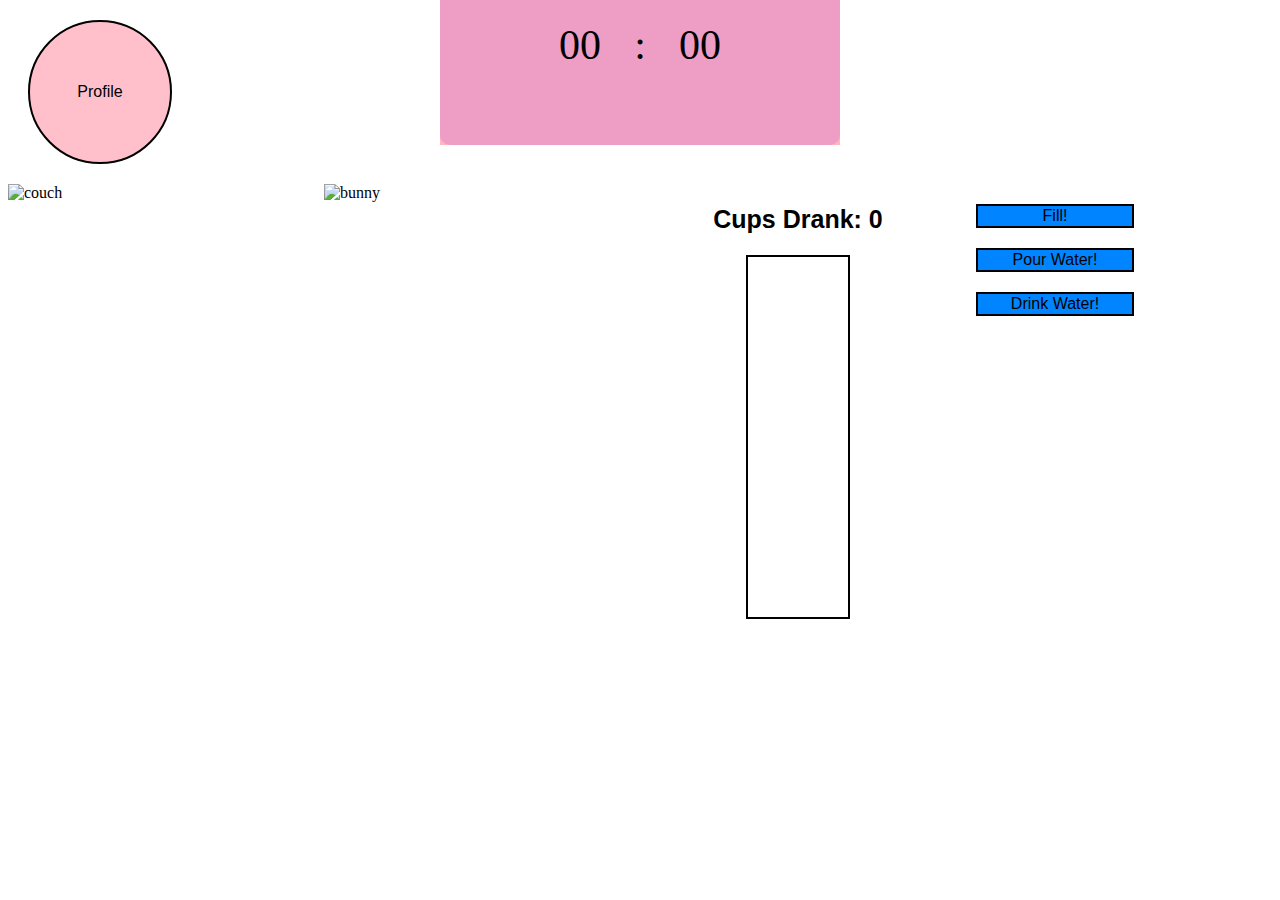
==== index.html @ 87049c02 "Add files via upload" ====
<!DOCTYPE html>
<html>
    <head>
        <link rel="stylesheet" href="styles.css">
        <script src="drink.js"></script> 
        <title>Carrot Care: Drink</title>
    </head>
    <body>

    <main> 

        <button 
          onclick="document.getElementById('profile').style.display='block'"
          class="round-btn" id="profile-btn">
          Profile
        </button>

        <div class="clock-container">
            <div class='clock'>
                <span id="hrs">00</span>
                <span>:</span>
                <span id="mins">00</span>
            </div>
        </div>
      
        <div id="profile" class="modal" style="display: none;">
          <div class="modal-content">
        
            <header class="modal-header">
                <span 
                    onclick="document.getElementById('profile').style.display='none'"
                    class="close-btn">&times;
                </span>
                <h2 id="profile-text">Profile</h2>
            </header>
        
            <div class="profile-content">
      
              <form id="name-input" onsubmit="return false;">
                <strong id="name-text">Name your bunny!</strong><br>
                <text>You can always update this later.</text><br><br>
                <input type="text" id="bunny-name" placeholder="Bunny"/>
                <input type="submit" value="Save" class="submit-btn" onclick="save_name();"/>
              </form>
      
            </div>
          </div>
        </div>

        <div class="row">
          <div class="column">
              <img id="couch" src="https://images.thdstatic.com/productImages/d64eadd7-aabe-4743-8051-dc62babaefae/svn/pink-honey-joy-kids-chairs-topb000685-64_600.jpg" alt="couch">
          </div>
          <div class="column">
              <img id="bunny" src="https://t4.ftcdn.net/jpg/05/71/77/01/360_F_571770110_Ma0yElFc0Tpn1nWKOolJa3nvx0VIIG0F.jpg" alt="bunny">
          </div>
          <div class="column">
              <h2>Cups Drank: <a id="clicks">0</a></h2>
              <div id="cup">
                  <div id="liquid"></div>
              </div>
          </div>
          <div class="column">
              <button onclick="fill()" type="button">Fill!</button>
              <button onclick="pourWater()" type="button">Pour Water!</button>
              <button onclick="drinkWater()" type="button">Drink Water!</button>
          </div>
      </div>

      </main>
      
      <script>
        function save_name() {
          var input = document.getElementById("bunny-name").value;
          alert("Name saved! The bunny is now named: " + input);
        }

        let hrs = document.getElementById("hrs")
        let mins = document.getElementById("mins")

        setInterval(()=> {
            let currentTime = new Date();
            var hours = currentTime.getHours();
            if (hours > 12) {
                hours -= 12;
            } else if (hours === 0) {
                hours = 12;}
            hrs.innerHTML = hours;
            mins.innerHTML = (currentTime.getMinutes()<10?"0":"") + currentTime.getMinutes();
        }, 1000)

      </script>

    </body>
</html>
---- styles.css ----
h1 {
    font-family: "Lucida Sans Unicode", "Lucida Grande", sans-serif;;
    font-size: 60px;
    color: rgb(0, 123, 255);
    padding: 30px 0px 0px 0px;
    text-align: center;
}

h2 {
    font-family: "Lucida Sans Unicode", "Lucida Grande", sans-serif;;
    font-size: 25px;
    color: rgb(0, 0, 0);
    text-align: center;
}

.column {
    float: left;
    width: 25%;
}

.row:after {
    content: "";
    display: table;
    clear: both;
}

#couch {
    display: block;
    margin-left: auto;
    margin-right: auto;
    width: 100%;
}

#bunny {
    display: block;
    margin-left: auto;
    margin-right: auto;
    width: 100%;
}

#cup {
    left: 20px;
    top: 40px;
    height: 360px;
    width: 100px;
    background: blue;
    margin-left: auto;
    margin-right: auto;
    border: 2px solid #000000;
}

#liquid {
    transition: height 1s;
    left: 0px;
    bottom: 0px;
    height: 360px;
    width: 100px;
    background: white;
}

button, button:visited {
    display: block;
    margin-left: auto;
    margin-right: auto;
    font-family: "Lucida Sans Unicode", "Lucida Grande", sans-serif;;
    font-size: 100%;
    width: 50%;
    height: 100%;
    background-color: #0084ff;
    color: rgb(0, 0, 0);
    border: 2px solid #000000;
    margin: 20px;
}

button:hover {
    background-color: rgb(255, 255, 255);
}

button:active {
    background-color: rgb(0, 4, 255);
}











.round-btn {
    height: 16vh;
    width: 16vh;
    aspect-ratio: 1;
    border-radius: 50%;
    display: grid;
    place-items: center;
    padding: 0 2em;
    background-color: pink;
}

.round-btn:hover {
    cursor: pointer;
}

.modal {
    display: none; 
    position: fixed; 
    z-index: 1; 
    left: 0;
    top: 0;
    width: 100%; 
    height: 100%; 
    overflow: auto; 
    background-color: rgb(0,0,0); 
    background-color: rgba(0,0,0,0.4); 
}

.modal-content {
    background-color: #fefefe;
    margin: 15% auto; 
    padding: 20px;
    border: 1px solid #888;
    height: 40%;
    width: 80%; 
}

#profile-text:hover {
    cursor: default;
}

.profile-content {
    align-items: center;
    height: 60%;
    width: 80%;
}

#name-input, text, strong {
    align-items: center;
    height: 100%;
    width: 80%;
    padding: 2%;
    font-size: 2vw;
}

.modal-content {
    align-items: center;
}

.submit-btn {
    border-radius: 50%;
    height: 8vh;
    width: 8vw;
    background: #c8b9ff;
    color: #fff;
    border: 1px solid #eee;
    border-radius: 20px;
    box-shadow: 5px 5px 5px #eee;
    text-shadow: none;
}

#bunny-name {
    font-size: 4vh;
}

.submit-btn:hover {
    background: #6501bc;
    color: #fff;
    border: 1px solid #eee;
    border-radius: 20px;
    box-shadow: 5px 5px 5px #eee;
    text-shadow: none;
    cursor: pointer;
}

.close-btn {
    color: #aaa;
    float: right;
    font-size: 28px;
    font-weight: bold;
}

.close-btn:hover,
.close-btn:focus {
    color: black;
    text-decoration: none;
    cursor: pointer;
}

.clock-container{
    width: 400px;
    height: 200px;
    position: absolute;
    top: 5%;
    left: 50%;
    transform: translate(-50%, -50%);
    background-color: lightpink;
}

.clock{
    width: 100%;
    height: 100%;
    background: rgba(216, 126, 204, 0.444);
    border-radius: 10px;
    display: flex;
    align-items: center;
    justify-content: center;
}

.clock span{
    font-size: 42px;
    width: 60px;
    display: inline-block;
    text-align: center;
    position: relative;
}
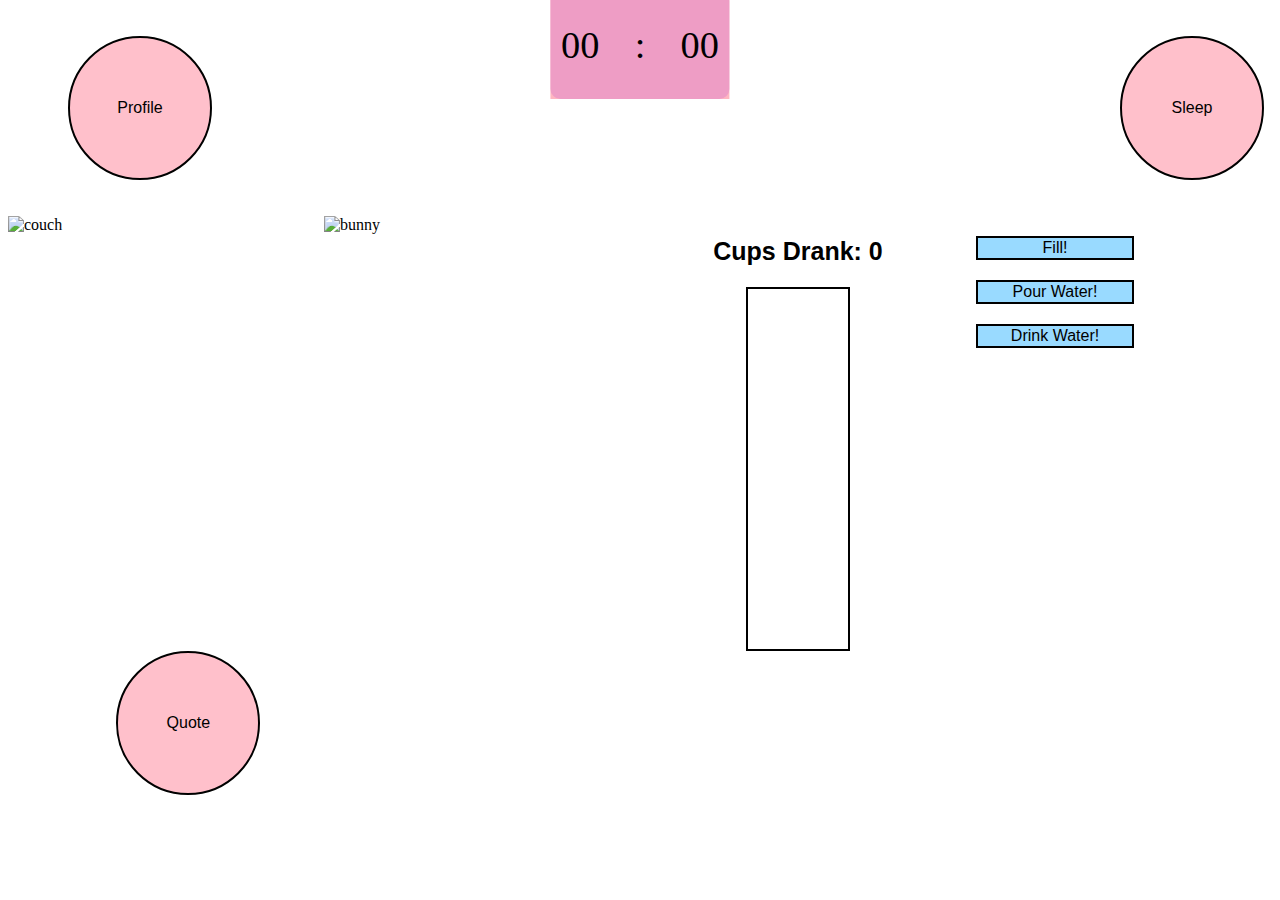
==== commit 55faaae7: "Add files via upload" ====
--- a/index.html
+++ b/index.html
@@ -9,20 +9,36 @@
 
     <main> 
 
-        <button 
-          onclick="document.getElementById('profile').style.display='block'"
-          class="round-btn" id="profile-btn">
-          Profile
-        </button>
+      <nav class="navbar"> 
+        <ul class="nav-list">
+          <li class="nav-list">
+            <button 
+              onclick="document.getElementById('profile').style.display='block'"
+              class="round-btn" id="profile-btn">
+              Profile
+            </button>
+          </li>
 
-        <div class="clock-container">
-            <div class='clock'>
-                <span id="hrs">00</span>
-                <span>:</span>
-                <span id="mins">00</span>
+          <li class="nav-list">
+            <div class="clock-container">
+                <div class='clock'>
+                    <span id="hrs">00</span>
+                    <span>:</span>
+                    <span id="mins">00</span>
+                </div>
             </div>
-        </div>
-      
+          </li>
+
+          <li class="nav-list">
+            
+            <a href="./sleep.html">
+              <button class="round-btn" id="sleep-btn">Sleep</button>
+            </a>
+          </li>
+        </ul>
+      </nav>
+
+
         <div id="profile" class="modal" style="display: none;">
           <div class="modal-content">
         
@@ -46,6 +62,7 @@
             </div>
           </div>
         </div>
+        
 
         <div class="row">
           <div class="column">
@@ -65,6 +82,15 @@
               <button onclick="pourWater()" type="button">Pour Water!</button>
               <button onclick="drinkWater()" type="button">Drink Water!</button>
           </div>
+      </div>
+
+      <div class="quote-container">
+        <button class="round-btn" id="quote-btn" onclick="makeAPICall()">
+          Quote
+        </button>
+
+      
+        <p id="quote"></p>
       </div>
 
       </main>
@@ -89,6 +115,17 @@
             mins.innerHTML = (currentTime.getMinutes()<10?"0":"") + currentTime.getMinutes();
         }, 1000)
 
+        const URL = "https://quoteslate.vercel.app/api/quotes/random?tags=wisdom&minLength=50&maxLength=150"
+        async function makeAPICall() {
+          const result = await fetch(URL);
+          result.json().then(data => {
+            const quote = data.quote;
+            console.log(quote)
+            document.getElementById("quote").innerHTML = quote;
+          })
+        }
+
+        // makeAPICall()
       </script>
 
     </body>
--- a/styles.css
+++ b/styles.css
@@ -66,7 +66,7 @@
     font-size: 100%;
     width: 50%;
     height: 100%;
-    background-color: #0084ff;
+    background-color: #99daff;
     color: rgb(0, 0, 0);
     border: 2px solid #000000;
     margin: 20px;
@@ -79,6 +79,21 @@
 button:active {
     background-color: rgb(0, 4, 255);
 }
+
+
+.nav-list {
+    display: flex;
+    list-style: none;
+}
+
+
+#sleep-btn {
+    position: fixed;
+    margin-right: 0px;
+    right: 16px;
+}
+
+  
 
 
 
@@ -101,8 +116,13 @@
     background-color: pink;
 }
 
+.round-btn.text {
+    font-size: 1vw;
+}
+
 .round-btn:hover {
     cursor: pointer;
+    background-color: rgb(245, 162, 176);
 }
 
 .modal {
@@ -123,8 +143,14 @@
     margin: 15% auto; 
     padding: 20px;
     border: 1px solid #888;
-    height: 40%;
-    width: 80%; 
+    height: 40vh;
+    width: 60vw; 
+}
+
+#profile-text{
+    font-size: 3vw;
+    padding: 0px;
+    margin: 0px;
 }
 
 #profile-text:hover {
@@ -137,13 +163,14 @@
     width: 80%;
 }
 
-#name-input, text, strong {
+#name-input{
     align-items: center;
     height: 100%;
     width: 80%;
     padding: 2%;
     font-size: 2vw;
 }
+
 
 .modal-content {
     align-items: center;
@@ -190,8 +217,8 @@
 }
 
 .clock-container{
-    width: 400px;
-    height: 200px;
+    width: 14vw;
+    height: 12vh;
     position: absolute;
     top: 5%;
     left: 50%;
@@ -210,9 +237,28 @@
 }
 
 .clock span{
-    font-size: 42px;
+    font-size: 3vw;
     width: 60px;
     display: inline-block;
     text-align: center;
     position: relative;
-}+}
+
+.quote-container {
+    width: 42vw;
+    height: 16vh;
+    display: flex;
+    justify-content: space-around;
+    align-items: center;
+}
+
+
+@media only screen and (max-width: 768px) {
+    body {
+      background-color: lightblue;
+    }
+
+    #couch {
+        display: none;
+    }
+  }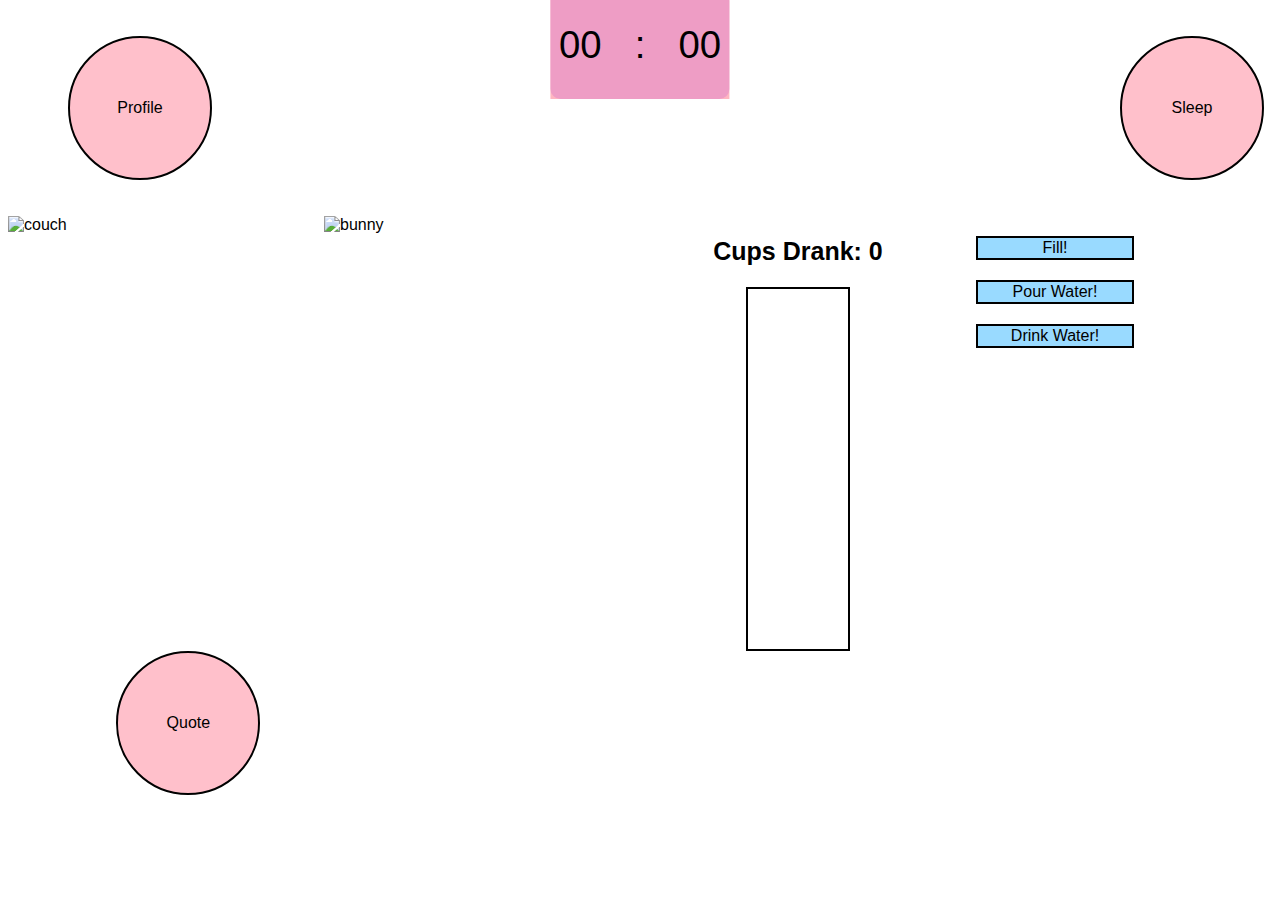
==== commit c4cf4b2f: "Moved script code to js file" ====
--- a/index.html
+++ b/index.html
@@ -93,40 +93,23 @@
         <p id="quote"></p>
       </div>
 
-      </main>
-      
       <script>
-        function save_name() {
-          var input = document.getElementById("bunny-name").value;
-          alert("Name saved! The bunny is now named: " + input);
-        }
-
         let hrs = document.getElementById("hrs")
         let mins = document.getElementById("mins")
+        
+        setInterval(()=> {
+          let currentTime = new Date();
+          var hours = currentTime.getHours();
+          if (hours > 12) {
+              hours -= 12;
+          } else if (hours === 0) {
+              hours = 12;}
+          hrs.innerHTML = hours;
+          mins.innerHTML = (currentTime.getMinutes()<10?"0":"") + currentTime.getMinutes();
+      }, 1000)
+      </script>
 
-        setInterval(()=> {
-            let currentTime = new Date();
-            var hours = currentTime.getHours();
-            if (hours > 12) {
-                hours -= 12;
-            } else if (hours === 0) {
-                hours = 12;}
-            hrs.innerHTML = hours;
-            mins.innerHTML = (currentTime.getMinutes()<10?"0":"") + currentTime.getMinutes();
-        }, 1000)
-
-        const URL = "https://quoteslate.vercel.app/api/quotes/random?tags=wisdom&minLength=50&maxLength=150"
-        async function makeAPICall() {
-          const result = await fetch(URL);
-          result.json().then(data => {
-            const quote = data.quote;
-            console.log(quote)
-            document.getElementById("quote").innerHTML = quote;
-          })
-        }
-
-        // makeAPICall()
-      </script>
+      </main>
 
     </body>
 </html>--- a/styles.css
+++ b/styles.css
@@ -1,5 +1,8 @@
+body {
+    font-family: "Lucida Sans Unicode", "Lucida Grande", sans-serif;
+}
+
 h1 {
-    font-family: "Lucida Sans Unicode", "Lucida Grande", sans-serif;;
     font-size: 60px;
     color: rgb(0, 123, 255);
     padding: 30px 0px 0px 0px;
@@ -7,7 +10,6 @@
 }
 
 h2 {
-    font-family: "Lucida Sans Unicode", "Lucida Grande", sans-serif;;
     font-size: 25px;
     color: rgb(0, 0, 0);
     text-align: center;
@@ -62,7 +64,6 @@
     display: block;
     margin-left: auto;
     margin-right: auto;
-    font-family: "Lucida Sans Unicode", "Lucida Grande", sans-serif;;
     font-size: 100%;
     width: 50%;
     height: 100%;
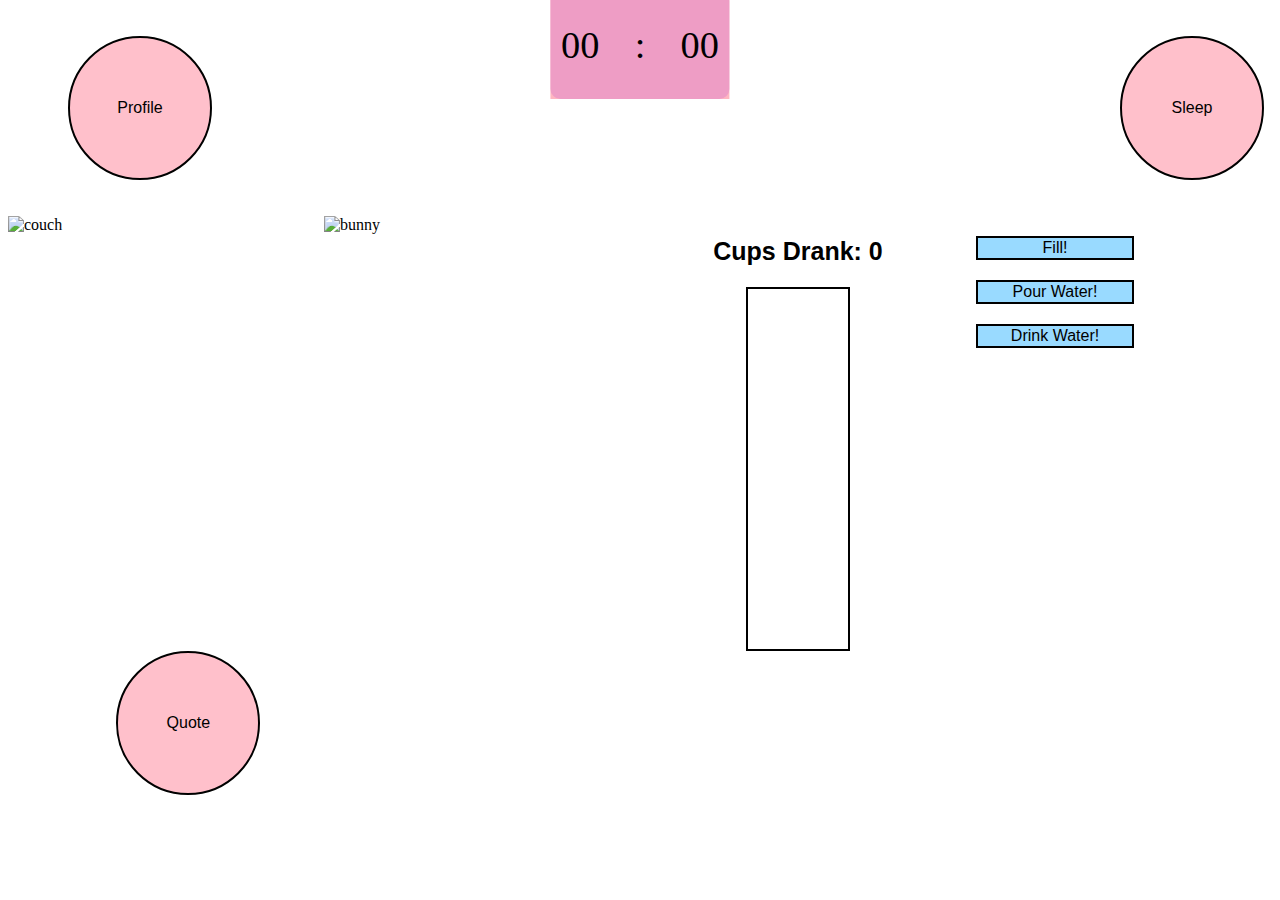
==== commit 36f45d3c: "Add files via upload" ====
--- a/index.html
+++ b/index.html
@@ -55,10 +55,13 @@
               <form id="name-input" onsubmit="return false;">
                 <strong id="name-text">Name your bunny!</strong><br>
                 <text>You can always update this later.</text><br><br>
-                <input type="text" id="bunny-name" placeholder="Bunny"/>
+                <input type="text" id="bunny-input" placeholder="New Name"/>
                 <input type="submit" value="Save" class="submit-btn" onclick="save_name();"/>
               </form>
-      
+              <div class="bun-name">
+                <p>Bunny Name:</p>
+                <p id="bunny-name">Bunny</p>
+              </div>
             </div>
           </div>
         </div>
@@ -93,23 +96,25 @@
         <p id="quote"></p>
       </div>
 
+      </main>
+      
       <script>
+
         let hrs = document.getElementById("hrs")
         let mins = document.getElementById("mins")
-        
+
         setInterval(()=> {
-          let currentTime = new Date();
-          var hours = currentTime.getHours();
-          if (hours > 12) {
-              hours -= 12;
-          } else if (hours === 0) {
-              hours = 12;}
-          hrs.innerHTML = hours;
-          mins.innerHTML = (currentTime.getMinutes()<10?"0":"") + currentTime.getMinutes();
-      }, 1000)
+            let currentTime = new Date();
+            var hours = currentTime.getHours();
+            if (hours > 12) {
+                hours -= 12;
+            } else if (hours === 0) {
+                hours = 12;}
+            hrs.innerHTML = hours;
+            mins.innerHTML = (currentTime.getMinutes()<10?"0":"") + currentTime.getMinutes();
+        }, 1000)
+
       </script>
-
-      </main>
 
     </body>
 </html>--- a/styles.css
+++ b/styles.css
@@ -1,8 +1,5 @@
-body {
-    font-family: "Lucida Sans Unicode", "Lucida Grande", sans-serif;
-}
-
 h1 {
+    font-family: "Lucida Sans Unicode", "Lucida Grande", sans-serif;;
     font-size: 60px;
     color: rgb(0, 123, 255);
     padding: 30px 0px 0px 0px;
@@ -10,6 +7,7 @@
 }
 
 h2 {
+    font-family: "Lucida Sans Unicode", "Lucida Grande", sans-serif;;
     font-size: 25px;
     color: rgb(0, 0, 0);
     text-align: center;
@@ -64,6 +62,7 @@
     display: block;
     margin-left: auto;
     margin-right: auto;
+    font-family: "Lucida Sans Unicode", "Lucida Grande", sans-serif;;
     font-size: 100%;
     width: 50%;
     height: 100%;
@@ -143,8 +142,8 @@
     background-color: #fefefe;
     margin: 15% auto; 
     padding: 20px;
-    border: 1px solid #888;
-    height: 40vh;
+    /* border: 1px solid #888; */
+    height: 56vh;
     width: 60vw; 
 }
 
@@ -253,6 +252,14 @@
     align-items: center;
 }
 
+.bun-name {
+    width: 26vw;
+    display: flex;
+    align-items: center;
+    justify-content: space-around;
+    /* margin: 20px; */
+}
+
 
 @media only screen and (max-width: 768px) {
     body {
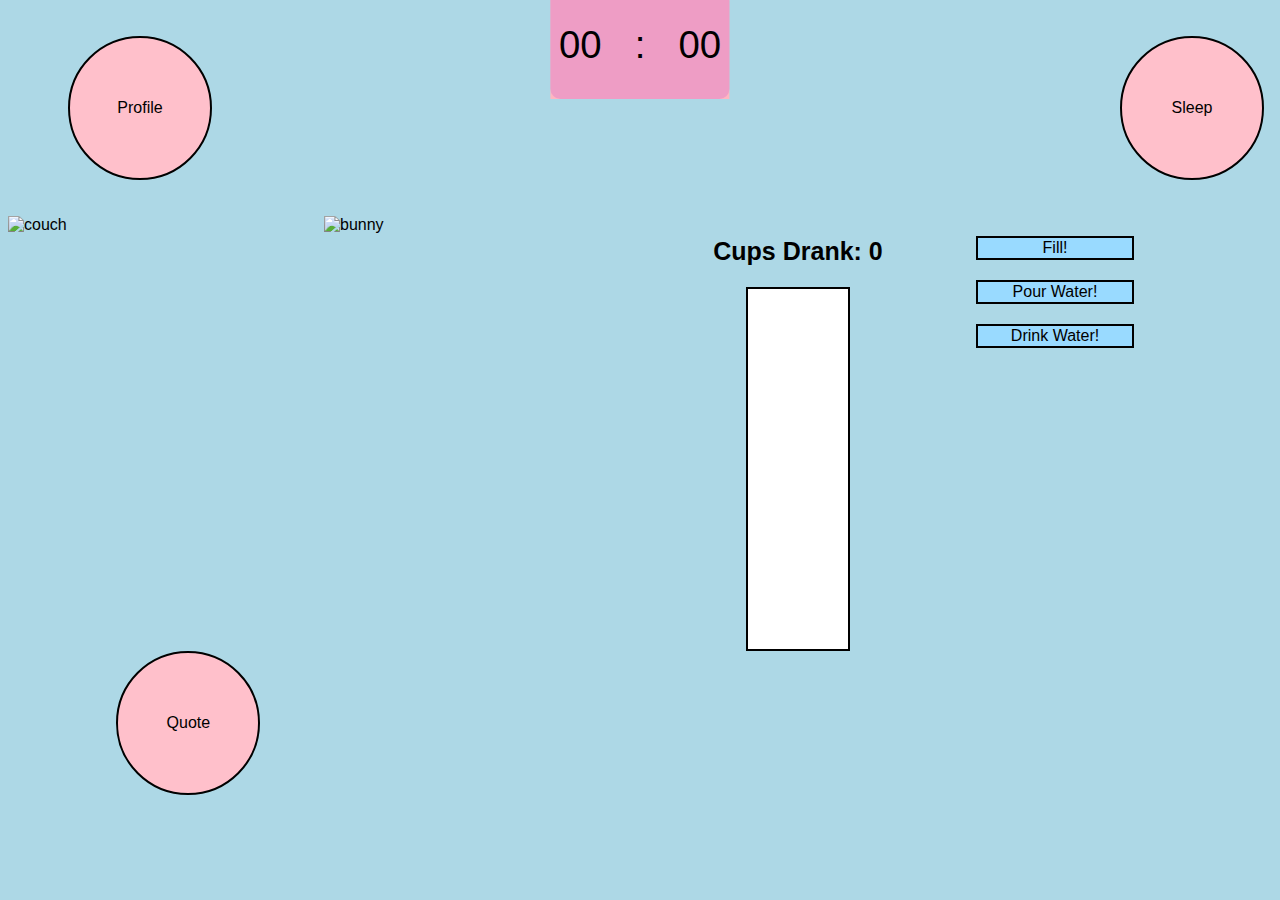
==== commit f4e5c926: "Added comments" ====
--- a/index.html
+++ b/index.html
@@ -9,6 +9,7 @@
 
     <main> 
 
+      <!-- Create nav bar with profile button -->
       <nav class="navbar"> 
         <ul class="nav-list">
           <li class="nav-list">
@@ -19,6 +20,7 @@
             </button>
           </li>
 
+          <!-- Add time to nav list -->
           <li class="nav-list">
             <div class="clock-container">
                 <div class='clock'>
@@ -31,6 +33,7 @@
 
           <li class="nav-list">
             
+            <!-- Button to go to sleep page -->
             <a href="./sleep.html">
               <button class="round-btn" id="sleep-btn">Sleep</button>
             </a>
@@ -38,7 +41,7 @@
         </ul>
       </nav>
 
-
+        <!-- Create popup -->
         <div id="profile" class="modal" style="display: none;">
           <div class="modal-content">
         
@@ -51,7 +54,7 @@
             </header>
         
             <div class="profile-content">
-      
+              <!-- Input for bunny's name -->
               <form id="name-input" onsubmit="return false;">
                 <strong id="name-text">Name your bunny!</strong><br>
                 <text>You can always update this later.</text><br><br>
@@ -66,20 +69,24 @@
           </div>
         </div>
         
-
+        <!-- Format layout into four columns -->
         <div class="row">
+          <!-- Couch image -->
           <div class="column">
               <img id="couch" src="https://images.thdstatic.com/productImages/d64eadd7-aabe-4743-8051-dc62babaefae/svn/pink-honey-joy-kids-chairs-topb000685-64_600.jpg" alt="couch">
           </div>
+          <!-- Bunny image -->
           <div class="column">
               <img id="bunny" src="https://t4.ftcdn.net/jpg/05/71/77/01/360_F_571770110_Ma0yElFc0Tpn1nWKOolJa3nvx0VIIG0F.jpg" alt="bunny">
           </div>
+          <!-- Cup image -->
           <div class="column">
               <h2>Cups Drank: <a id="clicks">0</a></h2>
               <div id="cup">
                   <div id="liquid"></div>
               </div>
           </div>
+          <!-- Functionality for cup -->
           <div class="column">
               <button onclick="fill()" type="button">Fill!</button>
               <button onclick="pourWater()" type="button">Pour Water!</button>
@@ -87,6 +94,7 @@
           </div>
       </div>
 
+      <!-- Quotes button -->
       <div class="quote-container">
         <button class="round-btn" id="quote-btn" onclick="makeAPICall()">
           Quote
@@ -98,6 +106,7 @@
 
       </main>
       
+      <!-- Functionality for time -->
       <script>
 
         let hrs = document.getElementById("hrs")
--- a/styles.css
+++ b/styles.css
@@ -1,29 +1,40 @@
+/* Set font for body text */
+body {
+    font-family: "Lucida Sans Unicode", "Lucida Grande", sans-serif;
+    background-color: lightblue;
+}
+
+/* Set style for header 1 */
 h1 {
-    font-family: "Lucida Sans Unicode", "Lucida Grande", sans-serif;;
+    font-family: "Lucida Sans Unicode", "Lucida Grande", sans-serif;
     font-size: 60px;
     color: rgb(0, 123, 255);
     padding: 30px 0px 0px 0px;
     text-align: center;
 }
 
+/* Set style for header 2 */
 h2 {
-    font-family: "Lucida Sans Unicode", "Lucida Grande", sans-serif;;
+    font-family: "Lucida Sans Unicode", "Lucida Grande", sans-serif;
     font-size: 25px;
     color: rgb(0, 0, 0);
     text-align: center;
 }
 
+/* Create column */
 .column {
     float: left;
     width: 25%;
 }
 
+/* Create row */
 .row:after {
     content: "";
     display: table;
     clear: both;
 }
 
+/* Sizing for couch image */
 #couch {
     display: block;
     margin-left: auto;
@@ -31,6 +42,7 @@
     width: 100%;
 }
 
+/* Sizing for bunny image */
 #bunny {
     display: block;
     margin-left: auto;
@@ -38,17 +50,19 @@
     width: 100%;
 }
 
+/* Sizing and color for cup */
 #cup {
     left: 20px;
     top: 40px;
     height: 360px;
     width: 100px;
-    background: blue;
+    background: #a7bbf5;
     margin-left: auto;
     margin-right: auto;
     border: 2px solid #000000;
 }
 
+/* Transition and color for liquid */
 #liquid {
     transition: height 1s;
     left: 0px;
@@ -58,6 +72,7 @@
     background: white;
 }
 
+/* Button style */
 button, button:visited {
     display: block;
     margin-left: auto;
@@ -72,39 +87,25 @@
     margin: 20px;
 }
 
+/* Change color of button when hovering */
 button:hover {
-    background-color: rgb(255, 255, 255);
-}
-
-button:active {
-    background-color: rgb(0, 4, 255);
-}
-
-
+    background-color: #66a8ce;
+}
+
+/* Layout for nav list */
 .nav-list {
     display: flex;
     list-style: none;
 }
 
-
+/* Layout for sleep button */
 #sleep-btn {
     position: fixed;
     margin-right: 0px;
     right: 16px;
 }
 
-  
-
-
-
-
-
-
-
-
-
-
-
+/* Style for round button */
 .round-btn {
     height: 16vh;
     width: 16vh;
@@ -116,15 +117,18 @@
     background-color: pink;
 }
 
+/* Text for round button */
 .round-btn.text {
     font-size: 1vw;
 }
 
+/* Change color of round button when hovering */
 .round-btn:hover {
     cursor: pointer;
     background-color: rgb(245, 162, 176);
 }
 
+/* Modal style */
 .modal {
     display: none; 
     position: fixed; 
@@ -138,6 +142,7 @@
     background-color: rgba(0,0,0,0.4); 
 }
 
+/* Layout of popup */
 .modal-content {
     background-color: #fefefe;
     margin: 15% auto; 
@@ -147,22 +152,26 @@
     width: 60vw; 
 }
 
+/* Layout for  */
 #profile-text{
     font-size: 3vw;
     padding: 0px;
     margin: 0px;
 }
 
+/* Reverts cursor to default */
 #profile-text:hover {
     cursor: default;
 }
 
+/* Layout for profile content */
 .profile-content {
     align-items: center;
     height: 60%;
     width: 80%;
 }
 
+/* Layout for the name input */
 #name-input{
     align-items: center;
     height: 100%;
@@ -171,11 +180,12 @@
     font-size: 2vw;
 }
 
-
+/* Center the popup */
 .modal-content {
     align-items: center;
 }
 
+/* Style for submit button */
 .submit-btn {
     border-radius: 50%;
     height: 8vh;
@@ -188,10 +198,12 @@
     text-shadow: none;
 }
 
+/* Text size for bunny name */
 #bunny-name {
     font-size: 4vh;
 }
 
+/* Change color of submit button when hovering */
 .submit-btn:hover {
     background: #6501bc;
     color: #fff;
@@ -202,6 +214,7 @@
     cursor: pointer;
 }
 
+/* Layout for close button */
 .close-btn {
     color: #aaa;
     float: right;
@@ -209,6 +222,7 @@
     font-weight: bold;
 }
 
+/* Layout for when hovering over close button */
 .close-btn:hover,
 .close-btn:focus {
     color: black;
@@ -216,6 +230,7 @@
     cursor: pointer;
 }
 
+/* Style for box around clock */
 .clock-container{
     width: 14vw;
     height: 12vh;
@@ -226,6 +241,7 @@
     background-color: lightpink;
 }
 
+/* Style for the clock istelf */
 .clock{
     width: 100%;
     height: 100%;
@@ -236,6 +252,7 @@
     justify-content: center;
 }
 
+/* More styling for clock */
 .clock span{
     font-size: 3vw;
     width: 60px;
@@ -244,6 +261,7 @@
     position: relative;
 }
 
+/* Style for quotes */
 .quote-container {
     width: 42vw;
     height: 16vh;
@@ -252,6 +270,7 @@
     align-items: center;
 }
 
+/* Bunny name style */
 .bun-name {
     width: 26vw;
     display: flex;
@@ -260,13 +279,8 @@
     /* margin: 20px; */
 }
 
-
-@media only screen and (max-width: 768px) {
+  @media only screen {
     body {
       background-color: lightblue;
     }
-
-    #couch {
-        display: none;
-    }
   }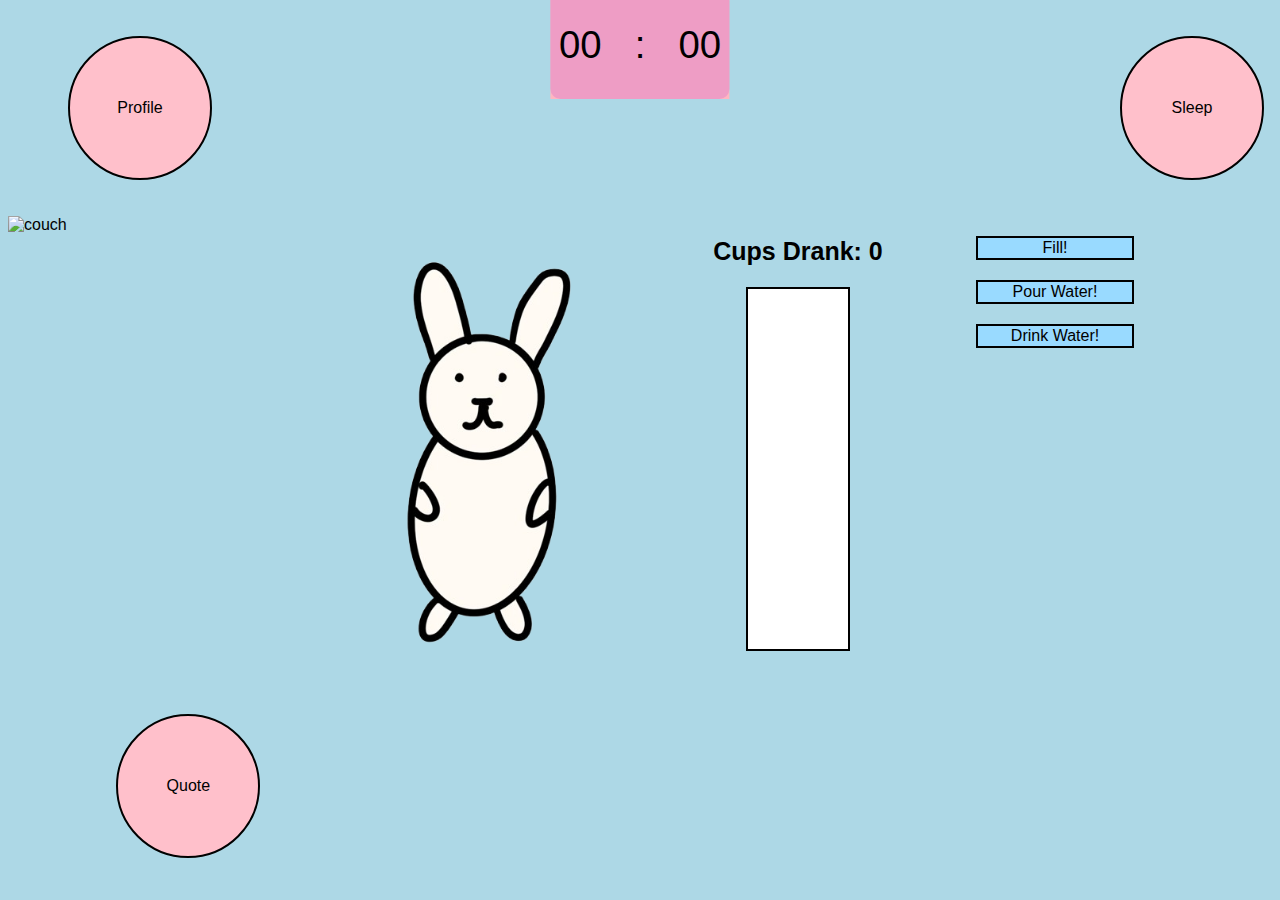
==== commit 78735175: "Add files via upload" ====
--- a/index.html
+++ b/index.html
@@ -1,3 +1,4 @@
+
 <!DOCTYPE html>
 <html>
     <head>
@@ -56,8 +57,8 @@
             <div class="profile-content">
               <!-- Input for bunny's name -->
               <form id="name-input" onsubmit="return false;">
-                <strong id="name-text">Name your bunny!</strong><br>
-                <text>You can always update this later.</text><br><br>
+                <strong class="prof-text" id="name-text">Name your bunny!</strong><br>
+                <text class="prof-text">You can always update this later.</text><br><br>
                 <input type="text" id="bunny-input" placeholder="New Name"/>
                 <input type="submit" value="Save" class="submit-btn" onclick="save_name();"/>
               </form>
@@ -73,11 +74,13 @@
         <div class="row">
           <!-- Couch image -->
           <div class="column">
-              <img id="couch" src="https://images.thdstatic.com/productImages/d64eadd7-aabe-4743-8051-dc62babaefae/svn/pink-honey-joy-kids-chairs-topb000685-64_600.jpg" alt="couch">
+              <!-- <img id="couch" src="https://images.thdstatic.com/productImages/d64eadd7-aabe-4743-8051-dc62babaefae/svn/pink-honey-joy-kids-chairs-topb000685-64_600.jpg" alt="couch"> -->
+              <img id="couch" src="/images/couch.png" alt="couch">
           </div>
           <!-- Bunny image -->
           <div class="column">
-              <img id="bunny" src="https://t4.ftcdn.net/jpg/05/71/77/01/360_F_571770110_Ma0yElFc0Tpn1nWKOolJa3nvx0VIIG0F.jpg" alt="bunny">
+              <!-- <img id="bunny" src="https://t4.ftcdn.net/jpg/05/71/77/01/360_F_571770110_Ma0yElFc0Tpn1nWKOolJa3nvx0VIIG0F.jpg" alt="bunny"> -->
+              <img id="bunny" src="/images/Regular_Bunny.png" alt="bunny">
           </div>
           <!-- Cup image -->
           <div class="column">
@@ -126,4 +129,4 @@
       </script>
 
     </body>
-</html>+</html>
--- a/styles.css
+++ b/styles.css
@@ -279,8 +279,16 @@
     /* margin: 20px; */
 }
 
-  @media only screen {
-    body {
+  @media only screen and (max-width: 768px){
+    /* body {
       background-color: lightblue;
+    } */
+    #couch {
+        display: none;
     }
-  }+  }
+
+/* changes cursor to default when hovering over text in the profile modal */
+.prof-text:hover {
+    cursor: default;
+}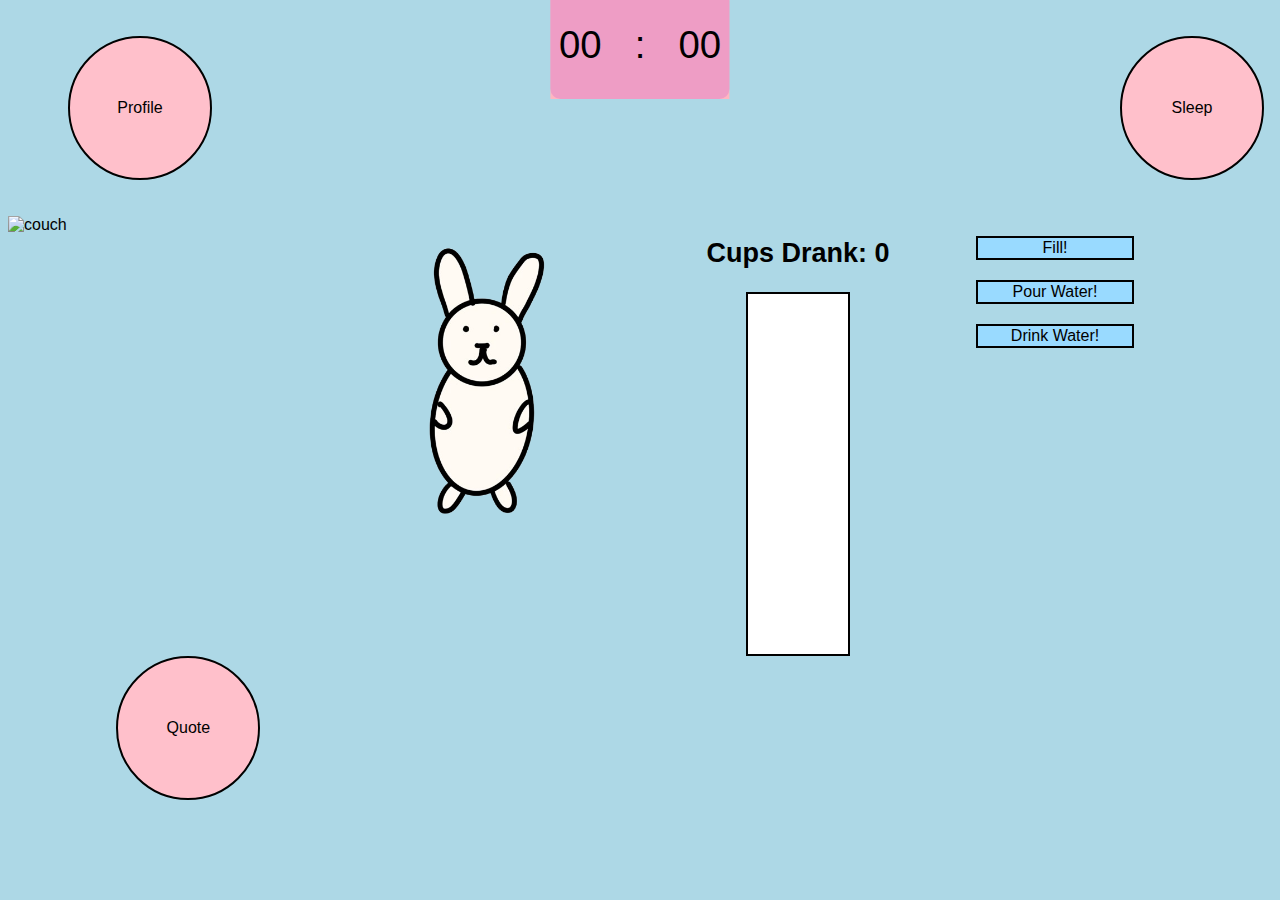
==== commit c4ea660f: "Edited images and text responsiveness" ====
--- a/index.html
+++ b/index.html
@@ -75,12 +75,12 @@
           <!-- Couch image -->
           <div class="column">
               <!-- <img id="couch" src="https://images.thdstatic.com/productImages/d64eadd7-aabe-4743-8051-dc62babaefae/svn/pink-honey-joy-kids-chairs-topb000685-64_600.jpg" alt="couch"> -->
-              <img id="couch" src="/images/couch.png" alt="couch">
+              <img id="couch" src="./images/couch.png" alt="couch">
           </div>
           <!-- Bunny image -->
           <div class="column">
               <!-- <img id="bunny" src="https://t4.ftcdn.net/jpg/05/71/77/01/360_F_571770110_Ma0yElFc0Tpn1nWKOolJa3nvx0VIIG0F.jpg" alt="bunny"> -->
-              <img id="bunny" src="/images/Regular_Bunny.png" alt="bunny">
+              <img id="bunny" src="./images/Regular_Bunny.png" alt="bunny">
           </div>
           <!-- Cup image -->
           <div class="column">
--- a/styles.css
+++ b/styles.css
@@ -2,21 +2,13 @@
 body {
     font-family: "Lucida Sans Unicode", "Lucida Grande", sans-serif;
     background-color: lightblue;
-}
-
-/* Set style for header 1 */
-h1 {
-    font-family: "Lucida Sans Unicode", "Lucida Grande", sans-serif;
-    font-size: 60px;
-    color: rgb(0, 123, 255);
-    padding: 30px 0px 0px 0px;
-    text-align: center;
+    font-size: 3vw 3vh;
 }
 
 /* Set style for header 2 */
 h2 {
     font-family: "Lucida Sans Unicode", "Lucida Grande", sans-serif;
-    font-size: 25px;
+    font-size: 3vh;
     color: rgb(0, 0, 0);
     text-align: center;
 }
@@ -47,7 +39,7 @@
     display: block;
     margin-left: auto;
     margin-right: auto;
-    width: 100%;
+    width: 70%;
 }
 
 /* Sizing and color for cup */
